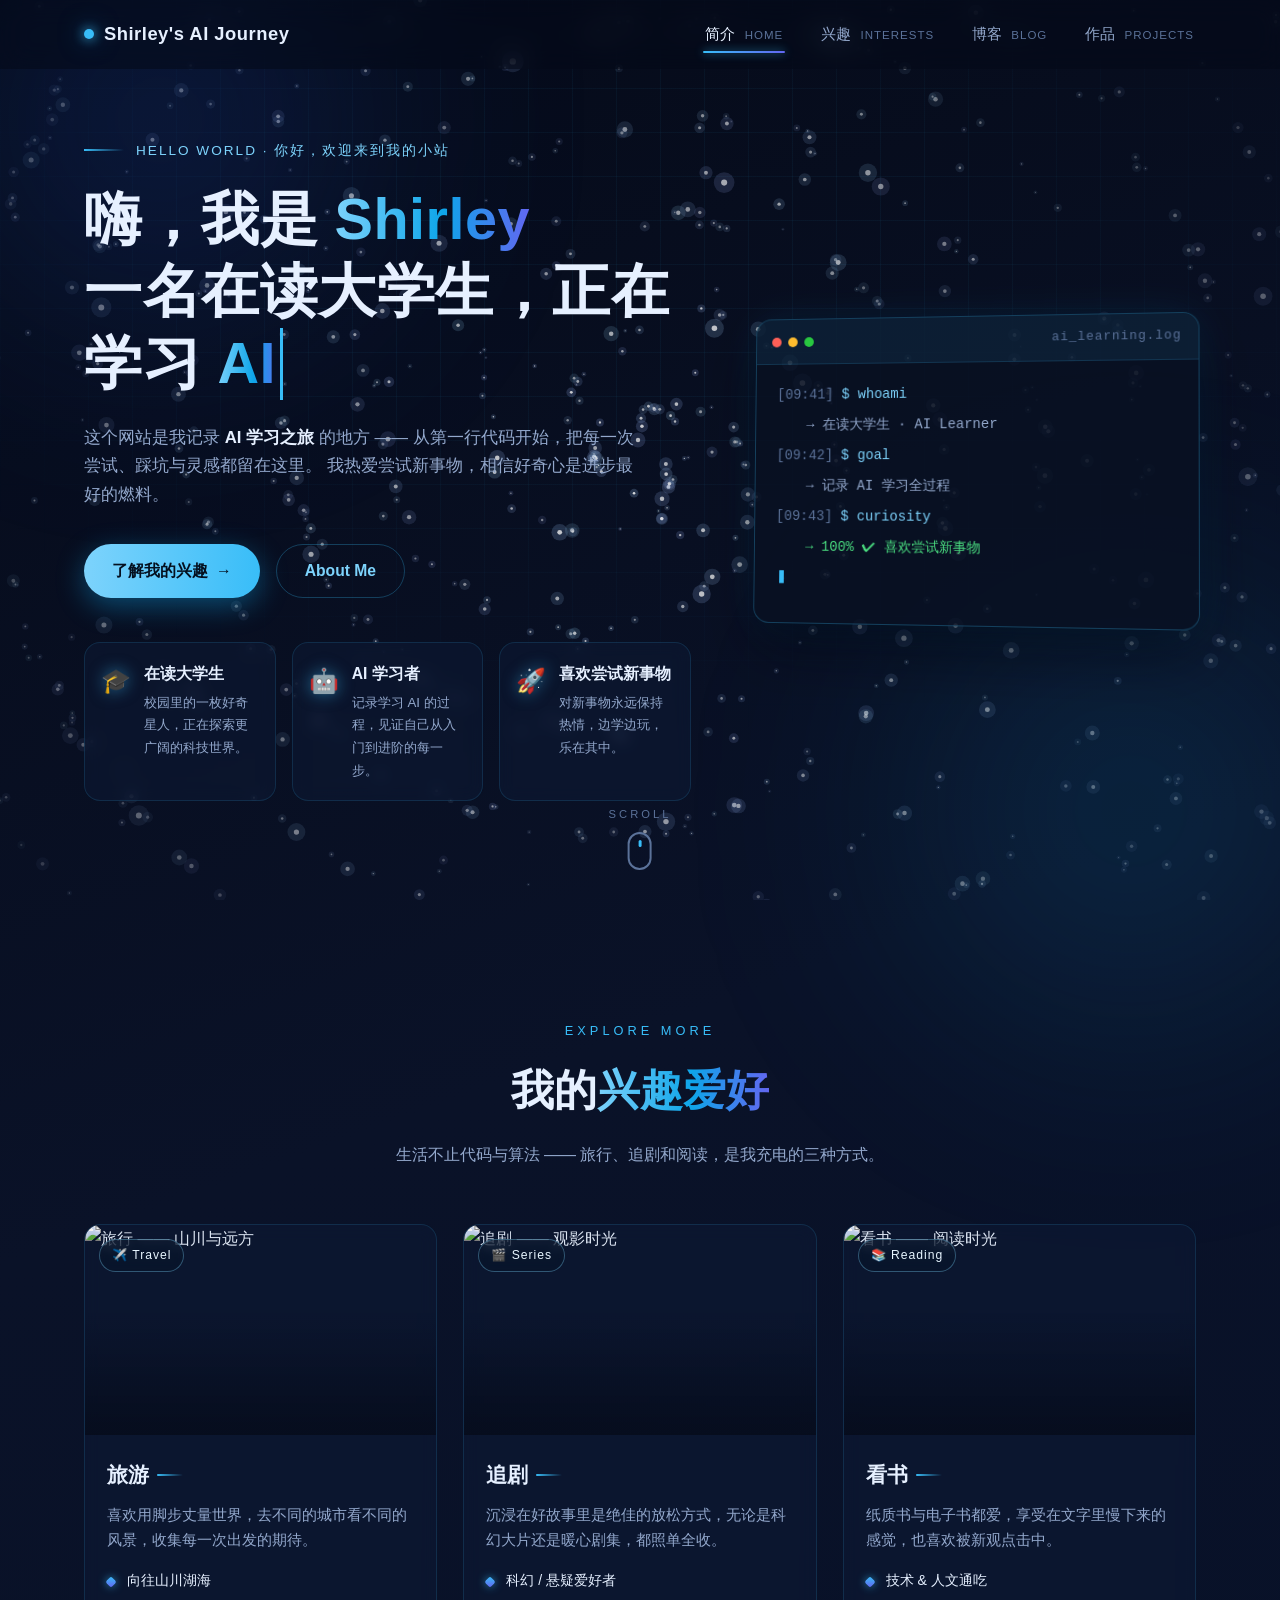
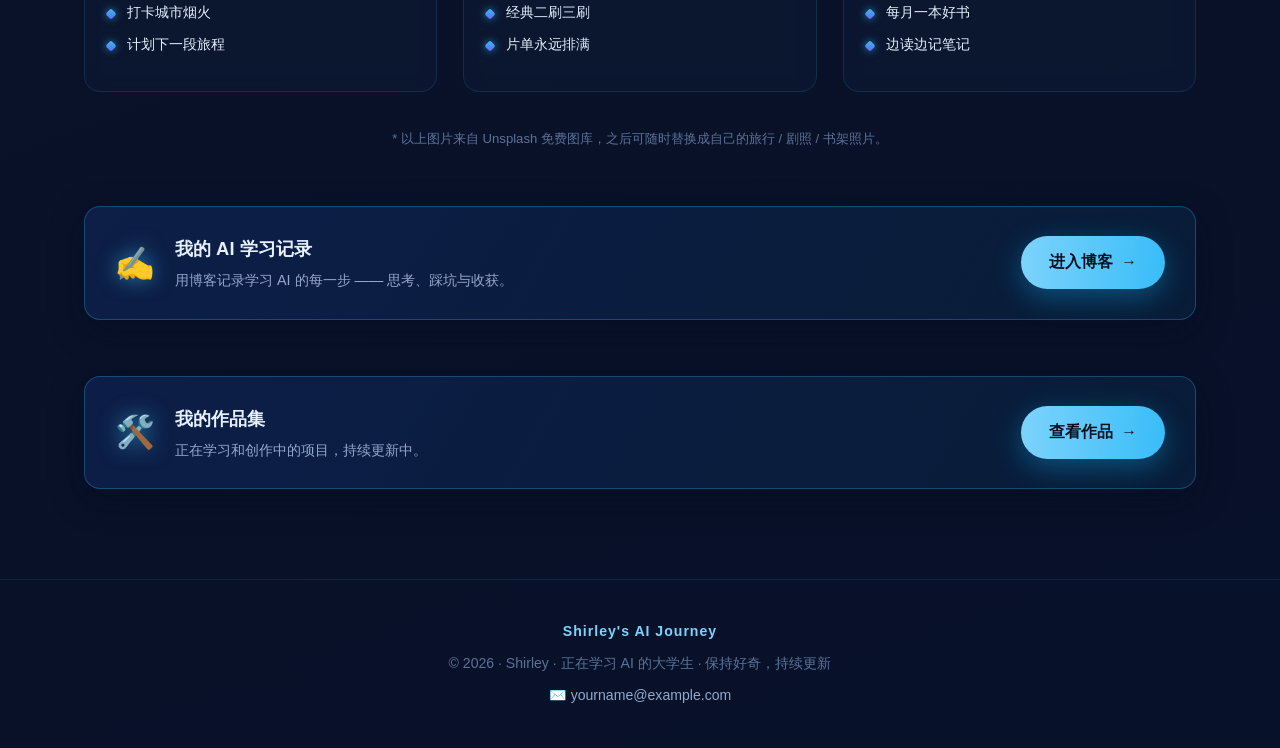
==== index.html @ dbc84281 "Initial commit: Shirley's AI Journey 个人网站" ====
<!DOCTYPE html>
<html lang="zh-CN">
<head>
  <meta charset="UTF-8" />
  <meta name="viewport" content="width=device-width, initial-scale=1.0" />
  <title>Shirley's AI Journey · 我的个人网站</title>
  <meta name="description" content="Shirley —— 一名在读大学生的 AI 学习记录网站：记录学习 AI 的过程，探索新事物。" />
  <link rel="stylesheet" href="style.css" />
</head>
<body>

  <!-- 背景装饰：网格 + 光晕 -->
  <div class="bg-grid" aria-hidden="true"></div>
  <div class="bg-glow bg-glow-1" aria-hidden="true"></div>
  <div class="bg-glow bg-glow-2" aria-hidden="true"></div>

  <!-- 顶部导航 -->
  <header class="navbar">
    <div class="nav-inner">
      <a href="#home" class="logo">
        <span class="logo-dot"></span>
        Shirley's&nbsp;AI&nbsp;Journey
      </a>
      <nav class="nav-links" id="navLinks">
        <a href="#home" class="nav-link active">简介 <em>Home</em></a>
        <a href="#interests" class="nav-link">兴趣 <em>Interests</em></a>
        <a href="blog.html" class="nav-link">博客 <em>Blog</em></a>
        <a href="projects.html" class="nav-link">作品 <em>Projects</em></a>
      </nav>
      <button class="nav-toggle" id="navToggle" aria-label="打开菜单" aria-expanded="false">
        <span></span><span></span><span></span>
      </button>
    </div>
  </header>

  <main>
    <!-- ============ 第一屏：个人简介 ============ -->
    <section id="home" class="section hero">
      <div class="container hero-inner">
        <div class="hero-text">
          <p class="hero-kicker reveal">
            <span class="kicker-line"></span>
            HELLO WORLD · 你好，欢迎来到我的小站
          </p>

          <h1 class="hero-title reveal">
            嗨，我是 <span class="gradient-text">Shirley</span><br />
            一名在读大学生，正在学习 <span class="gradient-text type-wrap">
              <span id="typeText">AI</span><span class="type-cursor">|</span>
            </span>
          </h1>

          <p class="hero-desc reveal">
            这个网站是我记录 <strong>AI 学习之旅</strong> 的地方 ——
            从第一行代码开始，把每一次尝试、踩坑与灵感都留在这里。
            我热爱尝试新事物，相信好奇心是进步最好的燃料。
          </p>

          <div class="hero-actions reveal">
            <a href="#interests" class="btn btn-primary">
              了解我的兴趣 <span class="btn-arrow">→</span>
            </a>
            <a href="#home" class="btn btn-ghost">About Me</a>
          </div>

          <!-- 关于我的信息卡片 -->
          <div class="about-cards reveal">
            <div class="about-card">
              <div class="about-icon">🎓</div>
              <div>
                <h3>在读大学生</h3>
                <p>校园里的一枚好奇星人，正在探索更广阔的科技世界。</p>
              </div>
            </div>
            <div class="about-card">
              <div class="about-icon">🤖</div>
              <div>
                <h3>AI 学习者</h3>
                <p>记录学习 AI 的过程，见证自己从入门到进阶的每一步。</p>
              </div>
            </div>
            <div class="about-card">
              <div class="about-icon">🚀</div>
              <div>
                <h3>喜欢尝试新事物</h3>
                <p>对新事物永远保持热情，边学边玩，乐在其中。</p>
              </div>
            </div>
          </div>
        </div>

        <!-- 右侧装饰面板 -->
        <div class="hero-panel reveal">
          <div class="panel-card">
            <div class="panel-header">
              <span class="panel-dot red"></span>
              <span class="panel-dot yellow"></span>
              <span class="panel-dot green"></span>
              <span class="panel-title">ai_learning.log</span>
            </div>
            <div class="panel-body">
              <p><span class="log-time">[09:41]</span> <span class="log-cmd">$ whoami</span></p>
              <p><span class="log-out">→ 在读大学生 · AI Learner</span></p>
              <p><span class="log-time">[09:42]</span> <span class="log-cmd">$ goal</span></p>
              <p><span class="log-out">→ 记录 AI 学习全过程</span></p>
              <p><span class="log-time">[09:43]</span> <span class="log-cmd">$ curiosity</span></p>
              <p><span class="log-out success">→ 100% ✔ 喜欢尝试新事物</span></p>
              <p class="log-cursor">▍</p>
            </div>
          </div>
        </div>
      </div>

      <div class="scroll-hint" aria-hidden="true">
        <span>SCROLL</span>
        <div class="mouse"><span class="wheel"></span></div>
      </div>
    </section>

    <!-- ============ 第二屏：兴趣爱好 ============ -->
    <section id="interests" class="section interests">
      <div class="container">
        <div class="section-head reveal">
          <p class="section-kicker">EXPLORE MORE</p>
          <h2 class="section-title">我的<span class="gradient-text">兴趣爱好</span></h2>
          <p class="section-sub">生活不止代码与算法 —— 旅行、追剧和阅读，是我充电的三种方式。</p>
        </div>

        <div class="interests-grid">
          <!-- 旅游 -->
          <article class="interest-card reveal">
            <div class="card-media">
              <img src="https://images.unsplash.com/photo-1506905925346-21bda4d32df4?auto=format&fit=crop&w=900&q=80"
                   alt="旅行 —— 山川与远方" loading="lazy" />
              <span class="card-tag">✈️ Travel</span>
            </div>
            <div class="card-body">
              <h3>旅游</h3>
              <p>喜欢用脚步丈量世界，去不同的城市看不同的风景，收集每一次出发的期待。</p>
              <ul class="card-points">
                <li>向往山川湖海</li>
                <li>打卡城市烟火</li>
                <li>计划下一段旅程</li>
              </ul>
            </div>
          </article>

          <!-- 追剧 -->
          <article class="interest-card reveal">
            <div class="card-media">
              <img src="https://images.unsplash.com/photo-1489599849927-2ee91cede3ba?auto=format&fit=crop&w=900&q=80"
                   alt="追剧 —— 观影时光" loading="lazy" />
              <span class="card-tag">🎬 Series</span>
            </div>
            <div class="card-body">
              <h3>追剧</h3>
              <p>沉浸在好故事里是绝佳的放松方式，无论是科幻大片还是暖心剧集，都照单全收。</p>
              <ul class="card-points">
                <li>科幻 / 悬疑爱好者</li>
                <li>经典二刷三刷</li>
                <li>片单永远排满</li>
              </ul>
            </div>
          </article>

          <!-- 看书 -->
          <article class="interest-card reveal">
            <div class="card-media">
              <img src="https://images.unsplash.com/photo-1512820790803-83ca734da794?auto=format&fit=crop&w=900&q=80"
                   alt="看书 —— 阅读时光" loading="lazy" />
              <span class="card-tag">📚 Reading</span>
            </div>
            <div class="card-body">
              <h3>看书</h3>
              <p>纸质书与电子书都爱，享受在文字里慢下来的感觉，也喜欢被新观点击中。</p>
              <ul class="card-points">
                <li>技术 & 人文通吃</li>
                <li>每月一本好书</li>
                <li>边读边记笔记</li>
              </ul>
            </div>
          </article>
        </div>

        <p class="photo-note reveal">
          * 以上图片来自 Unsplash 免费图库，之后可随时替换成自己的旅行 / 剧照 / 书架照片。
        </p>

        <!-- 博客入口 -->
        <div class="blog-cta reveal">
          <div class="blog-cta-icon">✍️</div>
          <div class="blog-cta-text">
            <h3>我的 AI 学习记录</h3>
            <p>用博客记录学习 AI 的每一步 —— 思考、踩坑与收获。</p>
          </div>
          <a href="blog.html" class="btn btn-primary">
            进入博客 <span class="btn-arrow">→</span>
          </a>
        </div>

        <!-- 作品集入口 -->
        <div class="blog-cta reveal">
          <div class="blog-cta-icon">🛠️</div>
          <div class="blog-cta-text">
            <h3>我的作品集</h3>
            <p>正在学习和创作中的项目，持续更新中。</p>
          </div>
          <a href="projects.html" class="btn btn-primary">
            查看作品 <span class="btn-arrow">→</span>
          </a>
        </div>
      </div>
    </section>
  </main>

  <!-- 页脚 -->
  <footer class="footer">
    <div class="container footer-inner">
      <p class="footer-logo">Shirley's&nbsp;AI&nbsp;Journey</p>
      <p>© <span id="year"></span> · Shirley · 正在学习 AI 的大学生 · 保持好奇，持续更新</p>
      <p class="footer-email">✉️ yourname@example.com</p>
    </div>
  </footer>

  <script src="script.js"></script>
  <script src="galaxy.js"></script>
</body>
</html>
---- style.css ----
/* ============================================================
   Shirley's AI Journey · 蓝色科技感主题样式
   配色：深蓝黑背景 + 霓虹蓝渐变 + 玻璃拟态卡片
   ============================================================ */

:root {
  /* 蓝色主题色板 */
  --bg-0: #050a18;          /* 最深处 */
  --bg-1: #0a1228;          /* 主背景 */
  --bg-2: #0d1b36;          /* 卡片底层 */
  --blue-300: #7dd3fc;
  --blue-400: #38bdf8;
  --blue-500: #0ea5e9;      /* 主霓虹蓝 */
  --blue-600: #2563eb;
  --indigo-500: #6366f1;
  --text-main: #e6f0ff;
  --text-dim: #93a8cc;
  --text-faint: #5b7299;
  --border-glow: rgba(56, 189, 248, 0.28);
  --glass: rgba(13, 27, 54, 0.55);
  --radius: 16px;
  --transition: 0.35s cubic-bezier(0.22, 1, 0.36, 1);
}

* { margin: 0; padding: 0; box-sizing: border-box; }

html { scroll-behavior: smooth; }

body {
  font-family: "PingFang SC", "Microsoft YaHei", "Helvetica Neue", Arial,
    "Segoe UI", sans-serif;
  background: linear-gradient(160deg, var(--bg-0) 0%, var(--bg-1) 45%, #071129 100%);
  color: var(--text-main);
  line-height: 1.7;
  overflow-x: hidden;
  -webkit-font-smoothing: antialiased;
}

::selection { background: rgba(14, 165, 233, 0.4); color: #fff; }

a { color: inherit; text-decoration: none; }

img { display: block; max-width: 100%; }

/* ---------- 背景装饰 ---------- */
.bg-grid {
  position: fixed;
  inset: 0;
  z-index: -3;
  background-image:
    linear-gradient(rgba(56, 189, 248, 0.05) 1px, transparent 1px),
    linear-gradient(90deg, rgba(56, 189, 248, 0.05) 1px, transparent 1px);
  background-size: 44px 44px;
  mask-image: radial-gradient(ellipse 80% 70% at 50% 30%, #000 30%, transparent 75%);
  -webkit-mask-image: radial-gradient(ellipse 80% 70% at 50% 30%, #000 30%, transparent 75%);
}

.bg-glow {
  position: fixed;
  z-index: -2;
  border-radius: 50%;
  filter: blur(120px);
  opacity: 0.5;
  pointer-events: none;
}
.bg-glow-1 {
  width: 560px; height: 560px;
  top: -160px; left: -120px;
  background: radial-gradient(circle, rgba(37, 99, 235, 0.55), transparent 70%);
  animation: float-glow 12s ease-in-out infinite alternate;
}
.bg-glow-2 {
  width: 620px; height: 620px;
  bottom: -220px; right: -160px;
  background: radial-gradient(circle, rgba(14, 165, 233, 0.4), transparent 70%);
  animation: float-glow 14s ease-in-out infinite alternate-reverse;
}
@keyframes float-glow {
  from { transform: translate3d(0, 0, 0) scale(1); }
  to   { transform: translate3d(40px, 30px, 0) scale(1.12); }
}

/* ---------- 顶部导航 ---------- */
.navbar {
  position: fixed;
  top: 0; left: 0; right: 0;
  z-index: 100;
  backdrop-filter: blur(14px);
  -webkit-backdrop-filter: blur(14px);
  background: rgba(5, 10, 24, 0.55);
  border-bottom: 1px solid transparent;
  transition: border-color var(--transition), background var(--transition);
}
.navbar.scrolled {
  background: rgba(5, 10, 24, 0.85);
  border-bottom-color: var(--border-glow);
}
.nav-inner {
  max-width: 1160px;
  margin: 0 auto;
  padding: 0 24px;
  height: 68px;
  display: flex;
  align-items: center;
  justify-content: space-between;
}

.logo {
  display: flex;
  align-items: center;
  gap: 10px;
  font-size: 1.15rem;
  font-weight: 700;
  letter-spacing: 0.5px;
}
.logo-dot {
  width: 10px; height: 10px;
  border-radius: 50%;
  background: var(--blue-400);
  box-shadow: 0 0 12px var(--blue-400), 0 0 26px rgba(56, 189, 248, 0.6);
  animation: pulse-dot 2.2s ease-in-out infinite;
}
@keyframes pulse-dot {
  0%, 100% { transform: scale(1); opacity: 1; }
  50% { transform: scale(1.35); opacity: 0.75; }
}

.nav-links { display: flex; gap: 34px; }
.nav-link {
  position: relative;
  font-size: 0.95rem;
  color: var(--text-dim);
  transition: color var(--transition);
  padding: 6px 2px;
}
.nav-link em {
  font-style: normal;
  font-size: 0.72rem;
  margin-left: 5px;
  letter-spacing: 1px;
  text-transform: uppercase;
  color: var(--text-faint);
}
.nav-link::after {
  content: "";
  position: absolute;
  left: 0; bottom: 0;
  width: 0; height: 2px;
  border-radius: 2px;
  background: linear-gradient(90deg, var(--blue-400), var(--indigo-500));
  box-shadow: 0 0 8px rgba(56, 189, 248, 0.8);
  transition: width var(--transition);
}
.nav-link:hover, .nav-link.active { color: var(--text-main); }
.nav-link:hover::after, .nav-link.active::after { width: 100%; }

/* 移动端汉堡菜单 */
.nav-toggle {
  display: none;
  flex-direction: column;
  gap: 5px;
  background: none;
  border: 0;
  cursor: pointer;
  padding: 6px;
}
.nav-toggle span {
  width: 22px; height: 2px;
  background: var(--text-main);
  border-radius: 2px;
  transition: transform var(--transition), opacity var(--transition);
}
.nav-toggle.open span:nth-child(1) { transform: translateY(7px) rotate(45deg); }
.nav-toggle.open span:nth-child(2) { opacity: 0; }
.nav-toggle.open span:nth-child(3) { transform: translateY(-7px) rotate(-45deg); }

/* ---------- 通用容器 ---------- */
.container {
  max-width: 1160px;
  margin: 0 auto;
  padding: 0 24px;
}
.section { position: relative; }

/* ---------- 第一屏：简介 ---------- */
.hero {
  min-height: 100vh;
  display: flex;
  flex-direction: column;
  justify-content: center;
  padding: 120px 0 80px;
}
.hero-inner {
  display: grid;
  grid-template-columns: 1.15fr 0.85fr;
  gap: 56px;
  align-items: center;
}

.hero-kicker {
  display: flex;
  align-items: center;
  gap: 12px;
  color: var(--blue-300);
  font-size: 0.85rem;
  letter-spacing: 2px;
  text-transform: uppercase;
  margin-bottom: 22px;
}
.kicker-line {
  width: 40px; height: 2px;
  background: linear-gradient(90deg, var(--blue-400), transparent);
}

.hero-title {
  font-size: clamp(2.2rem, 5.2vw, 3.6rem);
  line-height: 1.25;
  font-weight: 800;
  letter-spacing: 0.5px;
  margin-bottom: 24px;
}
.gradient-text {
  background: linear-gradient(92deg, var(--blue-300) 0%, var(--blue-500) 55%, var(--indigo-500) 100%);
  -webkit-background-clip: text;
  background-clip: text;
  -webkit-text-fill-color: transparent;
  color: transparent;
}

.type-wrap { white-space: nowrap; }
.type-cursor {
  display: inline-block;
  width: 3px;
  margin-left: 4px;
  background: var(--blue-400);
  color: transparent;
  animation: blink 1s steps(1) infinite;
}
@keyframes blink { 50% { opacity: 0; } }

.hero-desc {
  color: var(--text-dim);
  font-size: 1.05rem;
  max-width: 560px;
  margin-bottom: 34px;
}
.hero-desc strong { color: var(--text-main); }

.hero-actions { display: flex; gap: 16px; flex-wrap: wrap; margin-bottom: 44px; }

.btn {
  display: inline-flex;
  align-items: center;
  gap: 8px;
  padding: 13px 28px;
  border-radius: 999px;
  font-size: 0.98rem;
  font-weight: 600;
  cursor: pointer;
  transition: transform var(--transition), box-shadow var(--transition),
    border-color var(--transition), background var(--transition);
}
.btn-primary {
  color: #04101f;
  background: linear-gradient(92deg, var(--blue-300), var(--blue-400));
  box-shadow: 0 8px 28px rgba(14, 165, 233, 0.4);
}
.btn-primary:hover {
  transform: translateY(-3px);
  box-shadow: 0 14px 38px rgba(14, 165, 233, 0.55);
}
.btn-arrow { transition: transform var(--transition); }
.btn-primary:hover .btn-arrow { transform: translateX(5px); }

.btn-ghost {
  color: var(--blue-300);
  border: 1px solid var(--border-glow);
  background: transparent;
}
.btn-ghost:hover {
  border-color: var(--blue-400);
  box-shadow: 0 0 22px rgba(56, 189, 248, 0.25);
  transform: translateY(-3px);
}

/* 关于我的信息卡片 */
.about-cards {
  display: grid;
  grid-template-columns: repeat(3, 1fr);
  gap: 16px;
}
.about-card {
  display: flex;
  gap: 13px;
  padding: 18px 16px;
  border-radius: var(--radius);
  background: var(--glass);
  border: 1px solid rgba(56, 189, 248, 0.14);
  backdrop-filter: blur(8px);
  -webkit-backdrop-filter: blur(8px);
  transition: transform var(--transition), border-color var(--transition),
    box-shadow var(--transition);
}
.about-card:hover {
  transform: translateY(-5px);
  border-color: var(--border-glow);
  box-shadow: 0 12px 32px rgba(14, 165, 233, 0.18);
}
.about-icon {
  font-size: 1.5rem;
  flex-shrink: 0;
  filter: drop-shadow(0 0 8px rgba(56, 189, 248, 0.5));
}
.about-card h3 { font-size: 0.98rem; margin-bottom: 4px; }
.about-card p { font-size: 0.83rem; color: var(--text-dim); }

/* 右侧终端面板 */
.hero-panel { position: relative; }
.panel-card {
  border-radius: var(--radius);
  background: rgba(8, 16, 34, 0.85);
  border: 1px solid var(--border-glow);
  box-shadow: 0 24px 60px rgba(2, 6, 18, 0.6), 0 0 40px rgba(14, 165, 233, 0.12);
  overflow: hidden;
  transform: perspective(1200px) rotateY(-8deg) rotateX(2deg);
  transition: transform var(--transition);
}
.panel-card:hover { transform: perspective(1200px) rotateY(0deg) rotateX(0deg); }
.panel-header {
  display: flex;
  align-items: center;
  gap: 7px;
  padding: 12px 16px;
  background: rgba(56, 189, 248, 0.08);
  border-bottom: 1px solid rgba(56, 189, 248, 0.15);
}
.panel-dot { width: 10px; height: 10px; border-radius: 50%; }
.panel-dot.red    { background: #ff5f57; }
.panel-dot.yellow { background: #febc2e; }
.panel-dot.green  { background: #28c840; }
.panel-title {
  margin-left: auto;
  font-size: 0.78rem;
  color: var(--text-faint);
  font-family: "SF Mono", Consolas, Menlo, monospace;
  letter-spacing: 1px;
}
.panel-body {
  padding: 20px 22px 26px;
  font-family: "SF Mono", Consolas, Menlo, monospace;
  font-size: 0.88rem;
}
.log-time { color: var(--text-faint); }
.log-cmd { color: var(--blue-300); }
.log-out { color: var(--text-dim); padding-left: 2.2em; }
.log-out.success { color: #4ade80; }
.log-cursor { color: var(--blue-400); animation: blink 1s steps(1) infinite; }
.panel-body p { margin-bottom: 7px; }

/* 向下滚动提示 */
.scroll-hint {
  position: absolute;
  left: 50%;
  bottom: 30px;
  transform: translateX(-50%);
  display: flex;
  flex-direction: column;
  align-items: center;
  gap: 8px;
  color: var(--text-faint);
  font-size: 0.7rem;
  letter-spacing: 3px;
}
.mouse {
  width: 24px; height: 38px;
  border: 2px solid var(--text-faint);
  border-radius: 14px;
  display: flex;
  justify-content: center;
  padding-top: 6px;
}
.wheel {
  width: 3px; height: 7px;
  border-radius: 3px;
  background: var(--blue-400);
  animation: wheel 1.6s ease-in-out infinite;
}
@keyframes wheel {
  0%   { transform: translateY(0); opacity: 1; }
  70%  { transform: translateY(12px); opacity: 0; }
  100% { transform: translateY(0); opacity: 0; }
}

/* ---------- 第二屏：兴趣爱好 ---------- */
.interests {
  padding: 120px 0 90px;
}
.section-head {
  text-align: center;
  margin-bottom: 56px;
}
.section-kicker {
  color: var(--blue-400);
  font-size: 0.8rem;
  letter-spacing: 4px;
  text-transform: uppercase;
  margin-bottom: 12px;
}
.section-title {
  font-size: clamp(1.8rem, 4vw, 2.7rem);
  font-weight: 800;
  margin-bottom: 14px;
}
.section-sub { color: var(--text-dim); font-size: 1rem; }

.interests-grid {
  display: grid;
  grid-template-columns: repeat(3, 1fr);
  gap: 26px;
}
.interest-card {
  border-radius: var(--radius);
  background: var(--glass);
  border: 1px solid rgba(56, 189, 248, 0.14);
  backdrop-filter: blur(8px);
  -webkit-backdrop-filter: blur(8px);
  overflow: hidden;
  transition: transform var(--transition), border-color var(--transition),
    box-shadow var(--transition);
}
.interest-card:hover {
  transform: translateY(-8px);
  border-color: var(--border-glow);
  box-shadow: 0 20px 50px rgba(2, 10, 30, 0.6), 0 0 34px rgba(14, 165, 233, 0.2);
}
.card-media {
  position: relative;
  height: 210px;
  overflow: hidden;
}
.card-media img {
  width: 100%;
  height: 100%;
  object-fit: cover;
  transition: transform 0.7s cubic-bezier(0.22, 1, 0.36, 1);
  filter: saturate(0.92) brightness(0.95);
}
.interest-card:hover .card-media img {
  transform: scale(1.08);
  filter: saturate(1.05) brightness(1.02);
}
.card-media::after {
  content: "";
  position: absolute;
  inset: 0;
  background: linear-gradient(180deg, transparent 40%, rgba(5, 10, 24, 0.75) 100%);
}
.card-tag {
  position: absolute;
  top: 14px; left: 14px;
  z-index: 2;
  padding: 5px 12px;
  border-radius: 999px;
  font-size: 0.76rem;
  letter-spacing: 1px;
  color: #e8f6ff;
  background: rgba(8, 20, 40, 0.6);
  border: 1px solid rgba(125, 211, 252, 0.35);
  backdrop-filter: blur(6px);
  -webkit-backdrop-filter: blur(6px);
}
.card-body { padding: 22px 22px 26px; }
.card-body h3 {
  font-size: 1.3rem;
  margin-bottom: 10px;
  display: flex;
  align-items: center;
  gap: 8px;
}
.card-body h3::after {
  content: "";
  flex: 0 0 26px;
  height: 2px;
  border-radius: 2px;
  background: linear-gradient(90deg, var(--blue-400), transparent);
}
.card-body p { color: var(--text-dim); font-size: 0.92rem; margin-bottom: 16px; }
.card-points { list-style: none; }
.card-points li {
  position: relative;
  padding-left: 20px;
  font-size: 0.88rem;
  color: var(--text-main);
  margin-bottom: 8px;
}
.card-points li::before {
  content: "";
  position: absolute;
  left: 0; top: 9px;
  width: 8px; height: 8px;
  border-radius: 2px;
  transform: rotate(45deg);
  background: linear-gradient(135deg, var(--blue-400), var(--indigo-500));
  box-shadow: 0 0 8px rgba(56, 189, 248, 0.7);
}

.photo-note {
  margin-top: 36px;
  text-align: center;
  font-size: 0.82rem;
  color: var(--text-faint);
}

/* 首页博客入口 */
.blog-cta {
  margin-top: 56px;
  display: flex;
  align-items: center;
  gap: 20px;
  flex-wrap: wrap;
  padding: 26px 30px;
  border-radius: var(--radius);
  background: linear-gradient(120deg, rgba(37, 99, 235, 0.16), rgba(14, 165, 233, 0.08));
  border: 1px solid var(--border-glow);
  box-shadow: 0 10px 34px rgba(2, 10, 30, 0.4);
}
.blog-cta-icon {
  font-size: 2rem;
  filter: drop-shadow(0 0 10px rgba(56, 189, 248, 0.6));
}
.blog-cta-text { flex: 1; min-width: 220px; }
.blog-cta-text h3 { font-size: 1.15rem; margin-bottom: 4px; }
.blog-cta-text p { color: var(--text-dim); font-size: 0.9rem; }

/* ---------- 页脚 ---------- */
.footer {
  border-top: 1px solid rgba(56, 189, 248, 0.12);
  padding: 40px 0;
}
.footer-inner {
  display: flex;
  flex-direction: column;
  align-items: center;
  gap: 8px;
  text-align: center;
  color: var(--text-faint);
  font-size: 0.88rem;
}
.footer-logo {
  font-weight: 700;
  color: var(--blue-300);
  letter-spacing: 1px;
  display: flex;
  align-items: center;
  gap: 8px;
}
.footer-email { color: var(--text-dim); }

/* ---------- 滚动渐入动画 ---------- */
.reveal {
  opacity: 0;
  transform: translateY(30px);
  transition: opacity 0.8s ease, transform 0.8s cubic-bezier(0.22, 1, 0.36, 1);
}
.reveal.visible {
  opacity: 1;
  transform: translateY(0);
}

/* ---------- 响应式 ---------- */
@media (max-width: 960px) {
  .hero-inner { grid-template-columns: 1fr; gap: 40px; }
  .hero-panel { max-width: 480px; }
  .panel-card { transform: none; }
  .interests-grid { grid-template-columns: 1fr; max-width: 520px; margin: 0 auto; }
}

@media (max-width: 640px) {
  .nav-links {
    position: fixed;
    top: 68px; left: 0; right: 0;
    flex-direction: column;
    gap: 0;
    background: rgba(5, 10, 24, 0.97);
    border-bottom: 1px solid var(--border-glow);
    padding: 12px 24px;
    transform: translateY(-120%);
    transition: transform var(--transition);
  }
  .nav-links.open { transform: translateY(0); }
  .nav-link { padding: 12px 2px; }
  .nav-toggle { display: flex; }

  .about-cards { grid-template-columns: 1fr; }
  .hero { padding-top: 110px; }
  .scroll-hint { display: none; }
}

/* ============================================================
   博客：列表页
   ============================================================ */
.blog-head {
  padding: 160px 0 20px;
  text-align: center;
}
.blog-title {
  font-size: clamp(2rem, 5vw, 3.2rem);
  font-weight: 800;
  margin-bottom: 14px;
}
.blog-list-section {
  padding: 40px 0 110px;
}

.post-list {
  display: grid;
  grid-template-columns: repeat(2, 1fr);
  gap: 24px;
  max-width: 1000px;
  margin: 0 auto;
}
.post-card {
  display: block;
  padding: 26px 26px 22px;
  border-radius: var(--radius);
  background: var(--glass);
  border: 1px solid rgba(56, 189, 248, 0.14);
  backdrop-filter: blur(8px);
  -webkit-backdrop-filter: blur(8px);
  transition: transform var(--transition), border-color var(--transition),
    box-shadow var(--transition);
}
.post-card:hover {
  transform: translateY(-6px);
  border-color: var(--border-glow);
  box-shadow: 0 16px 44px rgba(2, 10, 30, 0.6), 0 0 30px rgba(14, 165, 233, 0.18);
}
.post-card-top {
  display: flex;
  align-items: center;
  justify-content: space-between;
  margin-bottom: 12px;
}
.post-date {
  font-size: 0.82rem;
  letter-spacing: 1px;
  color: var(--blue-300);
  font-family: "SF Mono", Consolas, Menlo, monospace;
}
.post-arrow {
  color: var(--blue-400);
  font-size: 1.2rem;
  transition: transform var(--transition);
}
.post-card:hover .post-arrow { transform: translateX(5px); }
.post-card-title {
  font-size: 1.25rem;
  font-weight: 700;
  margin-bottom: 10px;
  line-height: 1.4;
}
.post-card-summary {
  color: var(--text-dim);
  font-size: 0.92rem;
  margin-bottom: 16px;
  display: -webkit-box;
  -webkit-line-clamp: 2;
  -webkit-box-orient: vertical;
  overflow: hidden;
}

.post-tags { display: flex; flex-wrap: wrap; gap: 8px; }
.post-tag {
  font-size: 0.78rem;
  padding: 3px 10px;
  border-radius: 999px;
  color: var(--blue-300);
  background: rgba(56, 189, 248, 0.1);
  border: 1px solid rgba(56, 189, 248, 0.25);
}

.post-empty {
  text-align: center;
  padding: 60px 0;
  color: var(--text-dim);
  font-size: 1.05rem;
}
.post-empty-sub {
  margin-top: 10px;
  font-size: 0.88rem;
  color: var(--text-faint);
}
.post-empty code {
  color: var(--blue-300);
  background: rgba(56, 189, 248, 0.12);
  padding: 2px 7px;
  border-radius: 6px;
  font-family: "SF Mono", Consolas, Menlo, monospace;
}

/* ============================================================
   博客：文章阅读页
   ============================================================ */
.post-section { padding: 140px 0 90px; }
.post-container { max-width: 820px; }

.post-back {
  display: inline-block;
  color: var(--blue-300);
  font-size: 0.92rem;
  margin-bottom: 28px;
  transition: transform var(--transition), color var(--transition);
}
.post-back:hover { color: var(--text-main); transform: translateX(-4px); }

.post-header { margin-bottom: 34px; }
.post-title {
  font-size: clamp(1.7rem, 4vw, 2.5rem);
  font-weight: 800;
  line-height: 1.35;
  margin-bottom: 14px;
}
.post-meta {
  display: flex;
  align-items: center;
  flex-wrap: wrap;
  gap: 14px;
}

.post-content {
  font-size: 1.02rem;
  color: var(--text-main);
  line-height: 1.9;
}
.post-content h2 {
  font-size: 1.5rem;
  margin: 42px 0 16px;
  padding-bottom: 10px;
  border-bottom: 1px solid rgba(56, 189, 248, 0.18);
}
.post-content h2::before {
  content: "▍";
  color: var(--blue-400);
  margin-right: 8px;
}
.post-content h3 {
  font-size: 1.2rem;
  margin: 30px 0 12px;
  color: var(--blue-300);
}
.post-content p { margin-bottom: 18px; }
.post-content a {
  color: var(--blue-400);
  text-decoration: underline;
  text-underline-offset: 3px;
}
.post-content strong { color: #fff; }
.post-content ul, .post-content ol { margin: 0 0 18px 1.4em; }
.post-content li { margin-bottom: 6px; }
.post-content li::marker { color: var(--blue-400); }

.post-content blockquote {
  margin: 20px 0;
  padding: 14px 20px;
  border-left: 3px solid var(--blue-500);
  background: rgba(56, 189, 248, 0.08);
  border-radius: 0 12px 12px 0;
  color: var(--text-dim);
}
.post-content blockquote p { margin-bottom: 0; }

.post-content code {
  font-family: "SF Mono", Consolas, Menlo, monospace;
  font-size: 0.9em;
  color: var(--blue-300);
  background: rgba(56, 189, 248, 0.12);
  padding: 2px 7px;
  border-radius: 6px;
}
.post-content pre {
  margin: 22px 0;
  border-radius: 12px;
  border: 1px solid rgba(56, 189, 248, 0.16);
  background: #0b1226;
  box-shadow: 0 10px 30px rgba(2, 8, 24, 0.5);
  overflow-x: auto;
}
.post-content pre code {
  display: block;
  padding: 18px 20px;
  background: none;
  color: var(--text-main);
  font-size: 0.88rem;
  line-height: 1.7;
}

.post-content table {
  width: 100%;
  border-collapse: collapse;
  margin: 22px 0;
  font-size: 0.94rem;
}
.post-content th, .post-content td {
  padding: 10px 14px;
  border: 1px solid rgba(56, 189, 248, 0.2);
  text-align: left;
}
.post-content th {
  background: rgba(56, 189, 248, 0.12);
  color: var(--blue-300);
  font-weight: 600;
}
.post-content tr:nth-child(even) td { background: rgba(56, 189, 248, 0.04); }

.post-content img {
  border-radius: 12px;
  border: 1px solid rgba(56, 189, 248, 0.2);
  margin: 22px auto;
  max-width: 100%;
}
.post-content hr {
  margin: 36px 0;
  border: 0;
  height: 1px;
  background: linear-gradient(90deg, transparent, var(--blue-500), transparent);
}

.loading { color: var(--text-faint); text-align: center; padding: 40px 0; }
.post-footer { margin-top: 46px; padding-top: 26px; border-top: 1px solid rgba(56, 189, 248, 0.15); }

/* 作品页：内容垂直居中，卡片上移至屏幕中央 */
.page-projects main {
  min-height: 100vh;
  display: flex;
  flex-direction: column;
  justify-content: center;
}
.page-projects .blog-head {
  padding: 130px 0 16px;
}
.page-projects .blog-list-section {
  padding: 20px 0 70px;
}

/* 博客相关响应式 */
@media (max-width: 860px) {
  .post-list { grid-template-columns: 1fr; }
}

/* ============================================================
   作品集：Projects
   ============================================================ */
.projects-grid {
  display: grid;
  grid-template-columns: repeat(3, 1fr);
  gap: 26px;
}
/* 单卡模式：一张大卡片居中 */
.projects-grid-single {
  grid-template-columns: 1fr;
  max-width: 760px;
  margin: 0 auto;
}

/* 卡片：封面为背景，文字叠加在封面之上 */
.project-card {
  position: relative;
  display: block;
  min-height: 420px;
  border-radius: var(--radius);
  border: 1px solid rgba(56, 189, 248, 0.2);
  overflow: hidden;
  box-shadow:
    0 0 18px rgba(56, 189, 248, 0.22),
    0 0 46px rgba(37, 99, 235, 0.12),
    inset 0 0 14px rgba(56, 189, 248, 0.06);
  transition: transform var(--transition), border-color var(--transition),
    box-shadow var(--transition);
}
/* 渐变发光边框 */
.project-card::before {
  content: "";
  position: absolute;
  inset: 0;
  z-index: 3;
  border-radius: inherit;
  padding: 1.5px;
  background: linear-gradient(
    135deg,
    rgba(125, 211, 252, 0.9),
    rgba(56, 189, 248, 0.25) 40%,
    rgba(99, 102, 241, 0.9)
  );
  -webkit-mask: linear-gradient(#000 0 0) content-box, linear-gradient(#000 0 0);
  -webkit-mask-composite: xor;
  mask: linear-gradient(#000 0 0) content-box, linear-gradient(#000 0 0);
  mask-composite: exclude;
  pointer-events: none;
}
/* 右上角光晕装饰 */
.project-card::after {
  content: "";
  position: absolute;
  top: 0;
  right: 0;
  width: 120px;
  height: 120px;
  background: radial-gradient(
    circle at top right,
    rgba(125, 211, 252, 0.4),
    transparent 70%
  );
  z-index: 1;
  pointer-events: none;
}
.projects-grid-single .project-card {
  min-height: 500px;
}
.project-card:hover {
  transform: translateY(-8px);
  border-color: rgba(125, 211, 252, 0.6);
  box-shadow:
    0 0 28px rgba(56, 189, 248, 0.5),
    0 0 80px rgba(37, 99, 235, 0.28),
    inset 0 0 18px rgba(56, 189, 248, 0.14);
}
.project-card-clickable {
  cursor: pointer;
}

/* 封面背景层（Grainient 渐变 或 图片） */
.project-cover-grainient,
.project-bg-img {
  position: absolute;
  inset: 0;
  width: 100%;
  height: 100%;
}
.project-bg-img {
  object-fit: cover;
  position: absolute;
  inset: 0;
  width: 100%;
  height: 100%;
  z-index: 1; /* 在渐变 canvas 之上：加载成功显示图片，失败隐藏则露出渐变 */
  background: linear-gradient(135deg, #1e3a8a, #0ea5e9); /* 图片加载前的占位背景 */
  transition: transform 0.7s cubic-bezier(0.22, 1, 0.36, 1);
}
.project-card:hover .project-bg-img {
  transform: scale(1.06);
}
.project-card:hover .project-cover-grainient {
  filter: brightness(1.08);
}

/* 底部渐变遮罩：保证文字可读 */
.project-overlay {
  position: absolute;
  inset: 0;
  z-index: 1;
  background: linear-gradient(
    180deg,
    rgba(5, 10, 24, 0.05) 25%,
    rgba(5, 10, 24, 0.55) 55%,
    rgba(5, 10, 24, 0.92) 100%
  );
  pointer-events: none;
}

/* 文字层：叠加在封面之上 */
.project-body {
  position: absolute;
  left: 0;
  right: 0;
  bottom: 0;
  z-index: 2;
  padding: 22px 24px 26px;
}
.projects-grid-single .project-body {
  padding: 30px 34px 34px;
}
.project-title-row {
  display: flex;
  align-items: center;
  justify-content: space-between;
  gap: 10px;
  margin-bottom: 10px;
}
.project-title-row h3 {
  font-size: 1.35rem;
  font-weight: 800;
  color: #fff;
}
.projects-grid-single .project-title-row h3 {
  font-size: 1.7rem;
}
.project-status {
  flex-shrink: 0;
  font-size: 0.74rem;
  padding: 3px 10px;
  border-radius: 999px;
  color: var(--blue-300);
  background: rgba(8, 20, 40, 0.55);
  border: 1px solid rgba(125, 211, 252, 0.35);
  backdrop-filter: blur(6px);
  -webkit-backdrop-filter: blur(6px);
}
.project-desc {
  color: #c9d8f0;
  font-size: 0.95rem;
  line-height: 1.8;
  margin-bottom: 14px;
  text-shadow: 0 1px 8px rgba(0, 0, 0, 0.6);
}
.projects-grid-single .project-desc {
  font-size: 1.08rem;
  line-height: 1.9;
  margin-bottom: 18px;
}
.project-card .post-tags .post-tag {
  background: rgba(8, 20, 40, 0.5);
}
.projects-grid-single .post-tag {
  font-size: 0.85rem;
  padding: 5px 14px;
}
.project-link {
  margin-top: 16px;
  padding: 9px 20px;
  font-size: 0.88rem;
}
.projects-grid-single .project-link {
  padding: 11px 24px;
  font-size: 0.95rem;
}

@media (max-width: 960px) {
  .projects-grid { grid-template-columns: repeat(2, 1fr); }
}
@media (max-width: 640px) {
  .projects-grid { grid-template-columns: 1fr; }
}
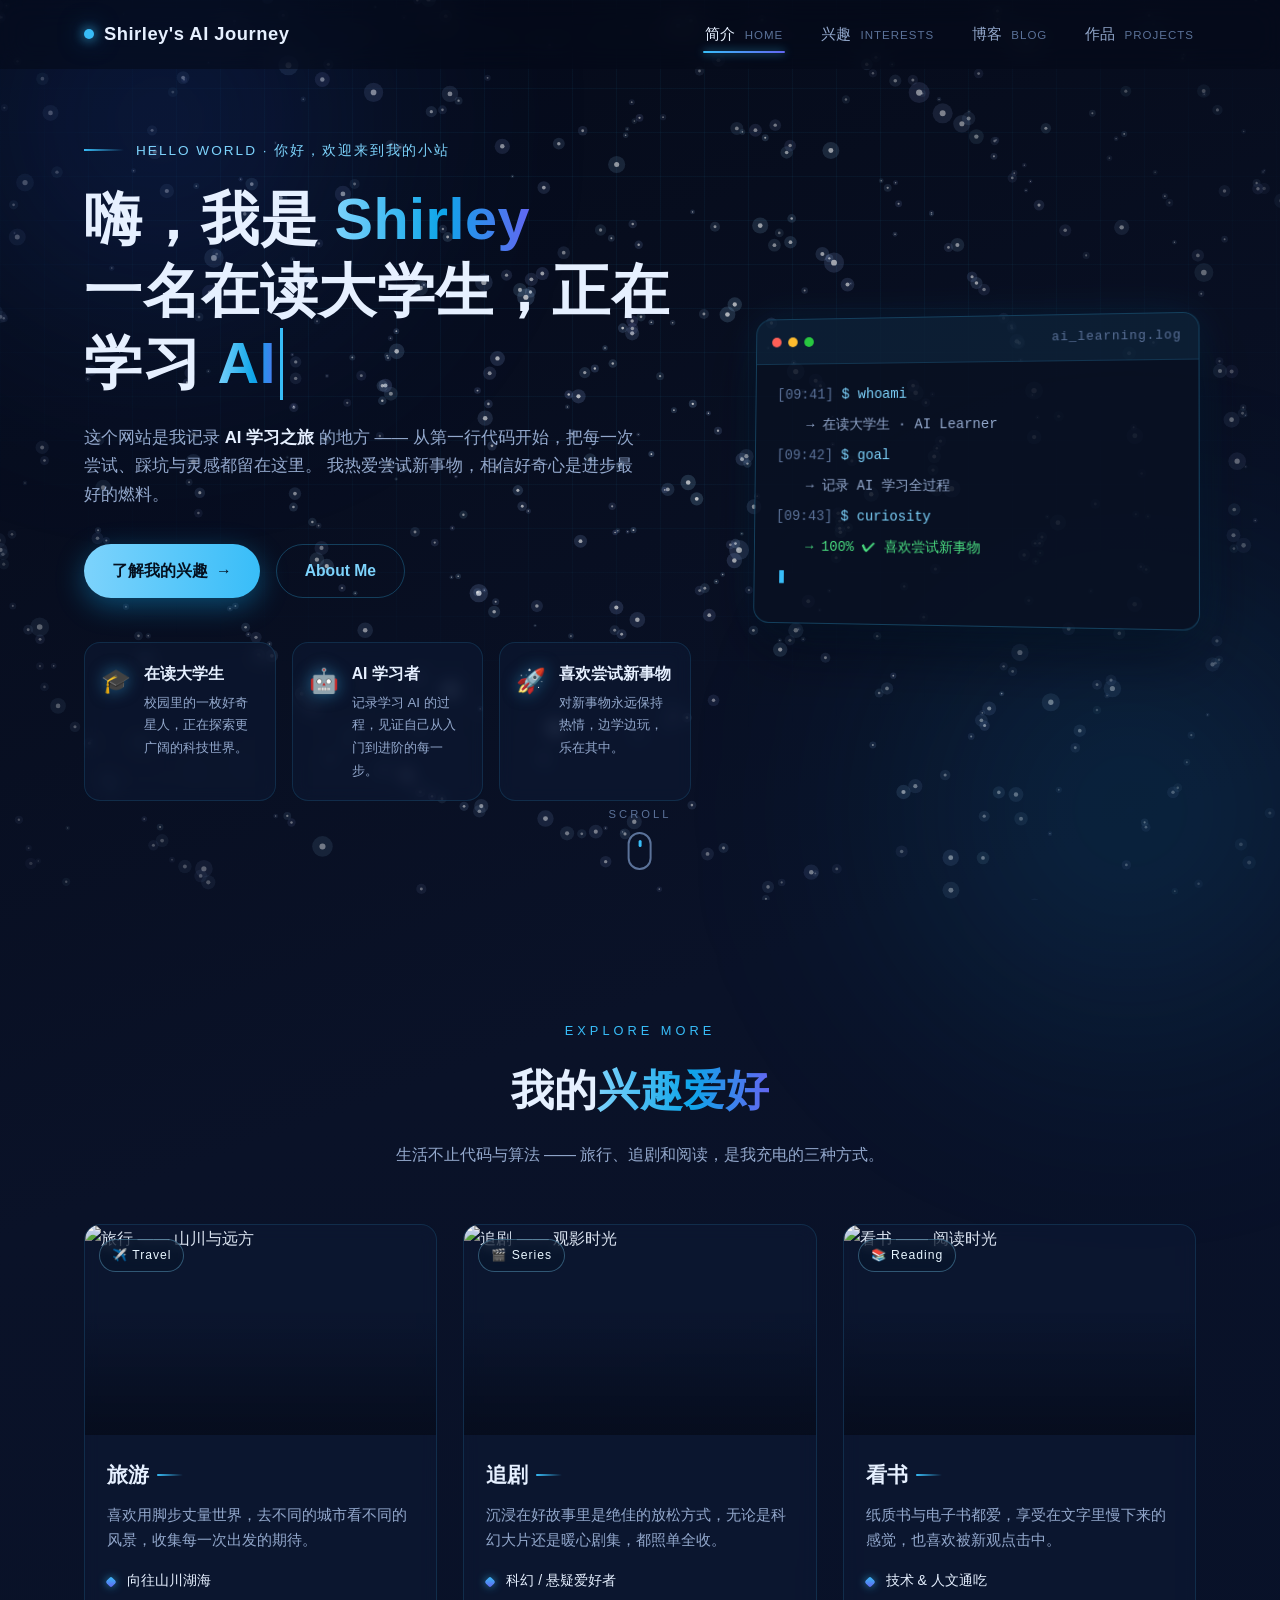
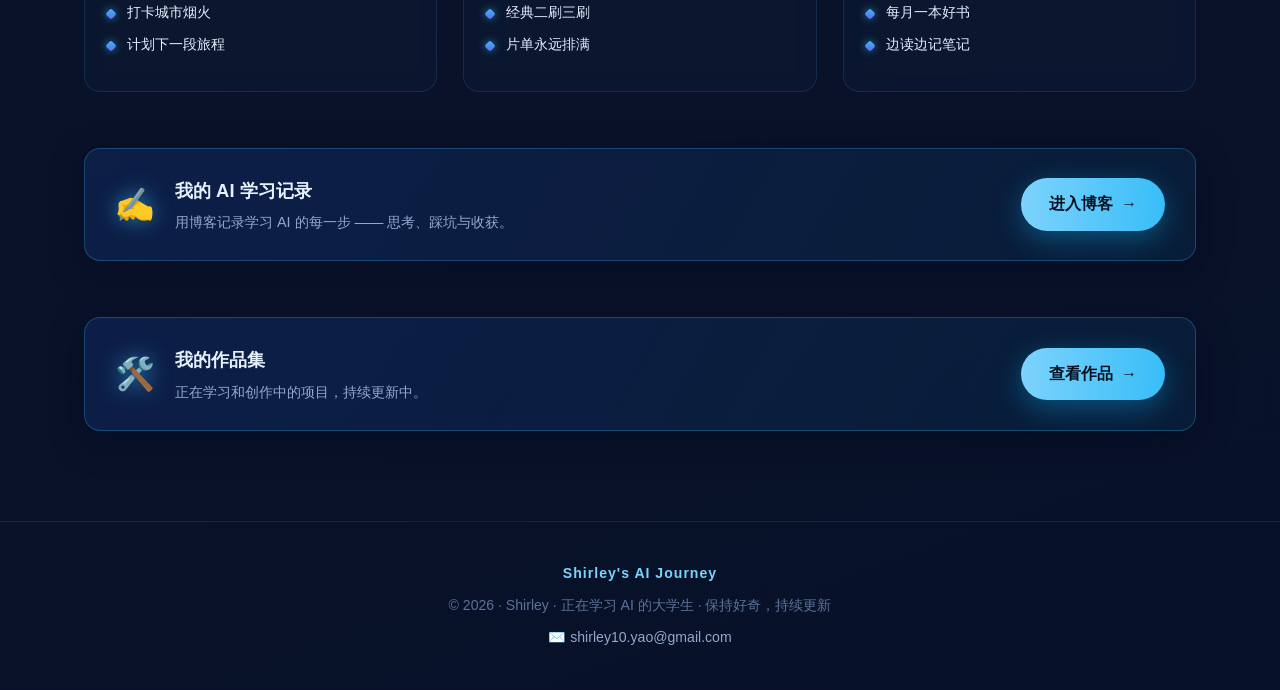
==== commit e3adc80f: "更新页脚邮箱为 shirley10.yao@gmail.com，移除兴趣栏图片说明" ====
--- a/index.html
+++ b/index.html
@@ -182,10 +182,6 @@
           </article>
         </div>
 
-        <p class="photo-note reveal">
-          * 以上图片来自 Unsplash 免费图库，之后可随时替换成自己的旅行 / 剧照 / 书架照片。
-        </p>
-
         <!-- 博客入口 -->
         <div class="blog-cta reveal">
           <div class="blog-cta-icon">✍️</div>
@@ -218,7 +214,7 @@
     <div class="container footer-inner">
       <p class="footer-logo">Shirley's&nbsp;AI&nbsp;Journey</p>
       <p>© <span id="year"></span> · Shirley · 正在学习 AI 的大学生 · 保持好奇，持续更新</p>
-      <p class="footer-email">✉️ yourname@example.com</p>
+      <p class="footer-email">✉️ shirley10.yao@gmail.com</p>
     </div>
   </footer>
 
--- a/style.css
+++ b/style.css
@@ -502,13 +502,6 @@
   transform: rotate(45deg);
   background: linear-gradient(135deg, var(--blue-400), var(--indigo-500));
   box-shadow: 0 0 8px rgba(56, 189, 248, 0.7);
-}
-
-.photo-note {
-  margin-top: 36px;
-  text-align: center;
-  font-size: 0.82rem;
-  color: var(--text-faint);
 }
 
 /* 首页博客入口 */
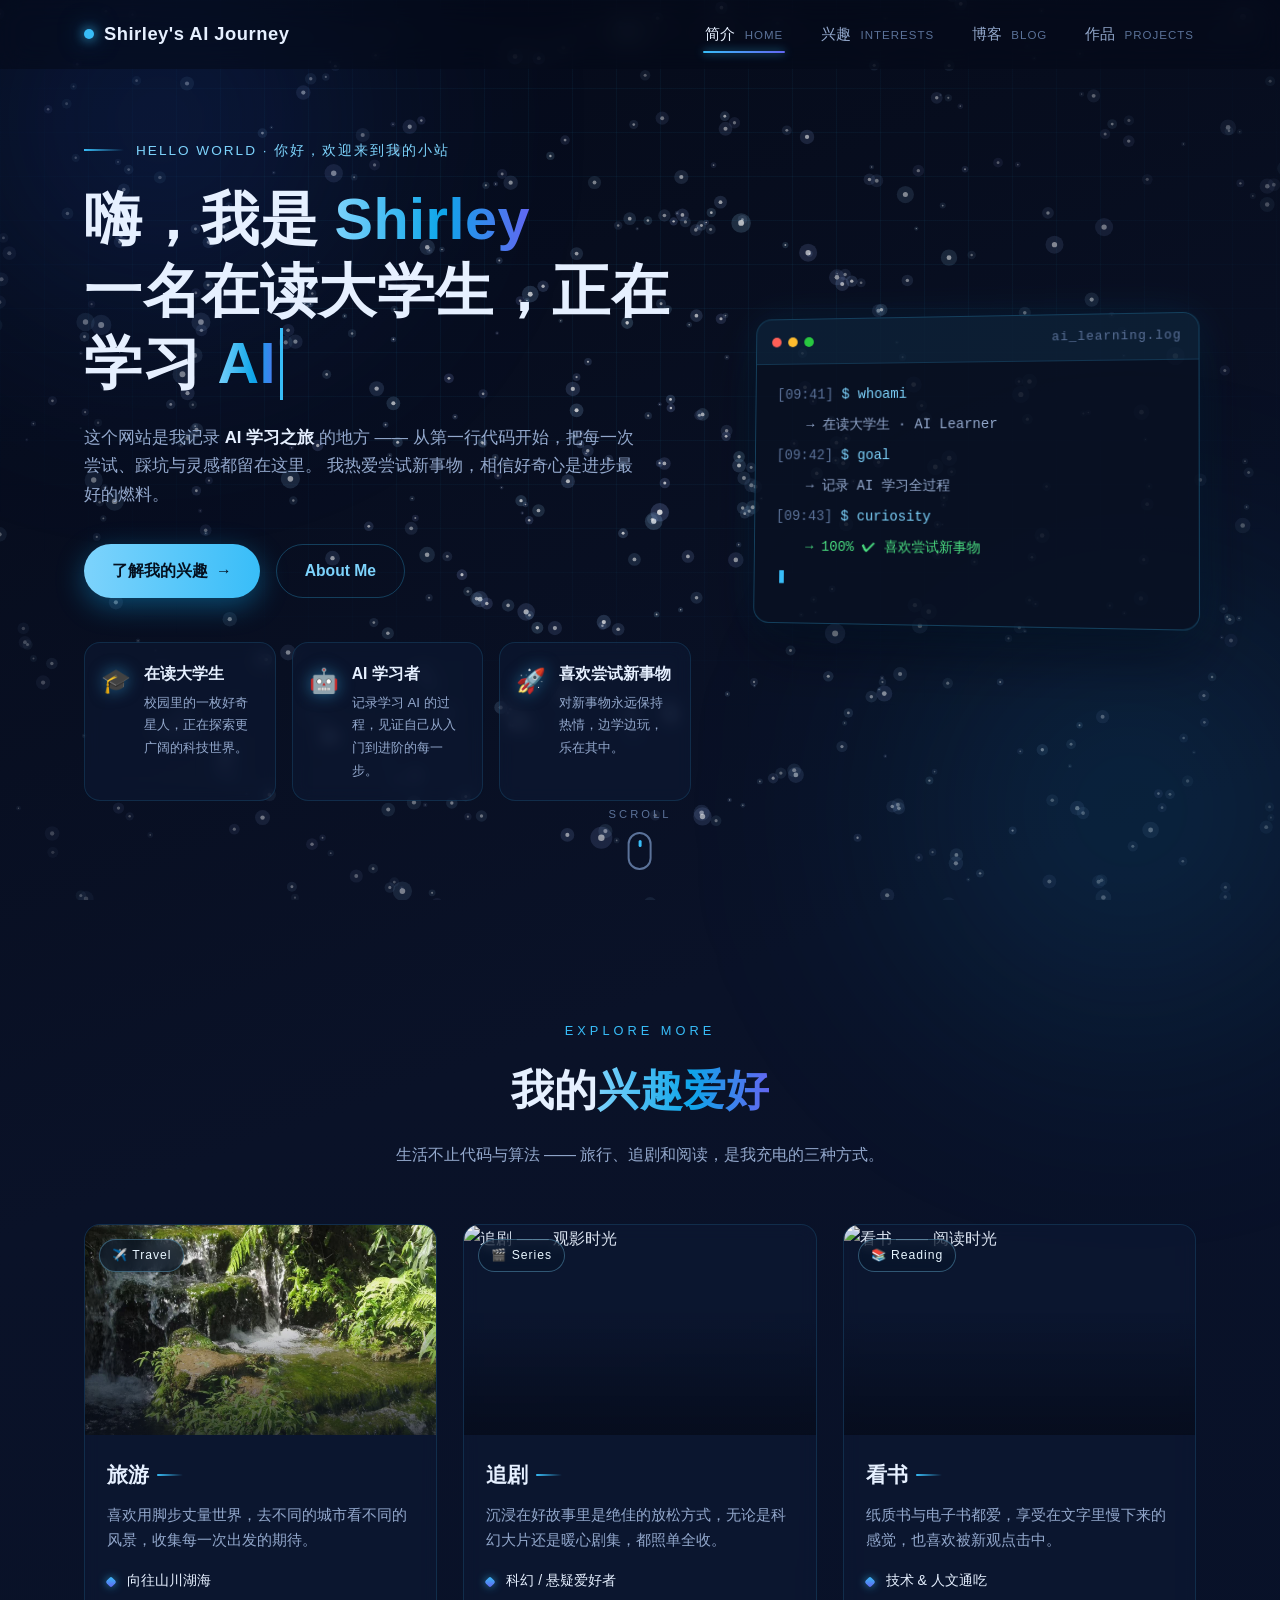
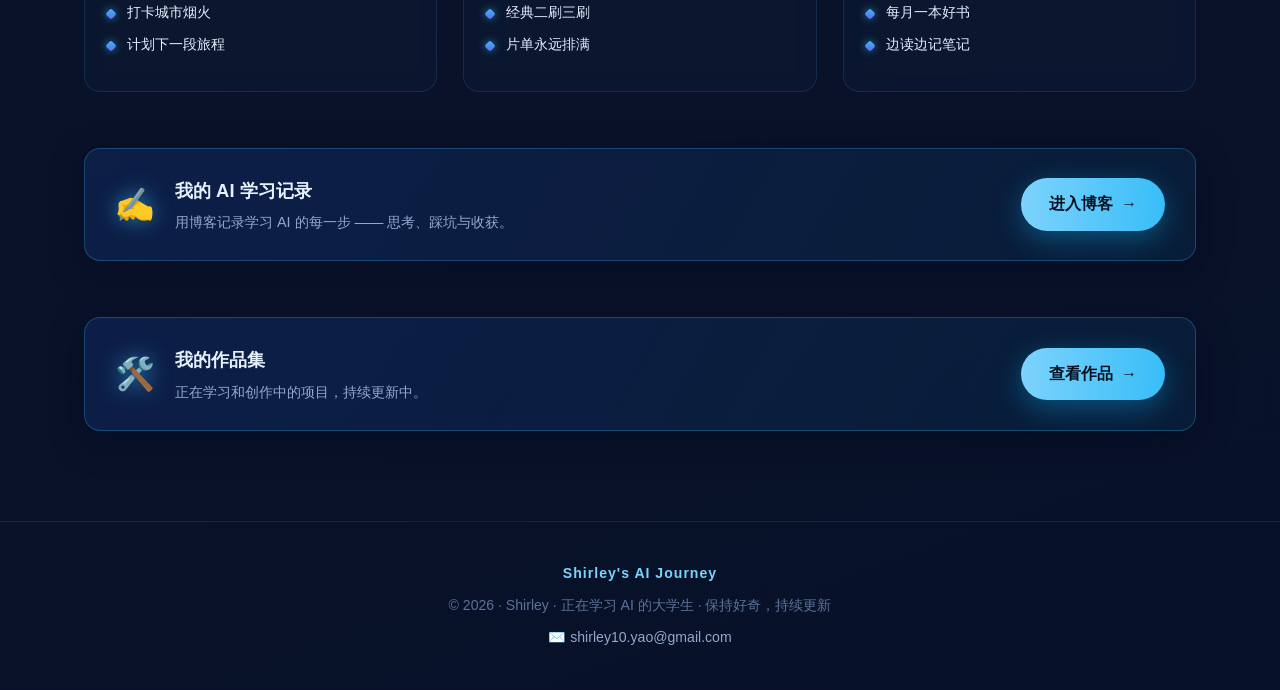
==== commit 64ee5f1a: "旅游卡片图片替换为本地风景照 travel-1.jpg" ====
--- a/index.html
+++ b/index.html
@@ -130,7 +130,7 @@
           <!-- 旅游 -->
           <article class="interest-card reveal">
             <div class="card-media">
-              <img src="https://images.unsplash.com/photo-1506905925346-21bda4d32df4?auto=format&fit=crop&w=900&q=80"
+              <img src="./images/travel-1.jpg"
                    alt="旅行 —— 山川与远方" loading="lazy" />
               <span class="card-tag">✈️ Travel</span>
             </div>
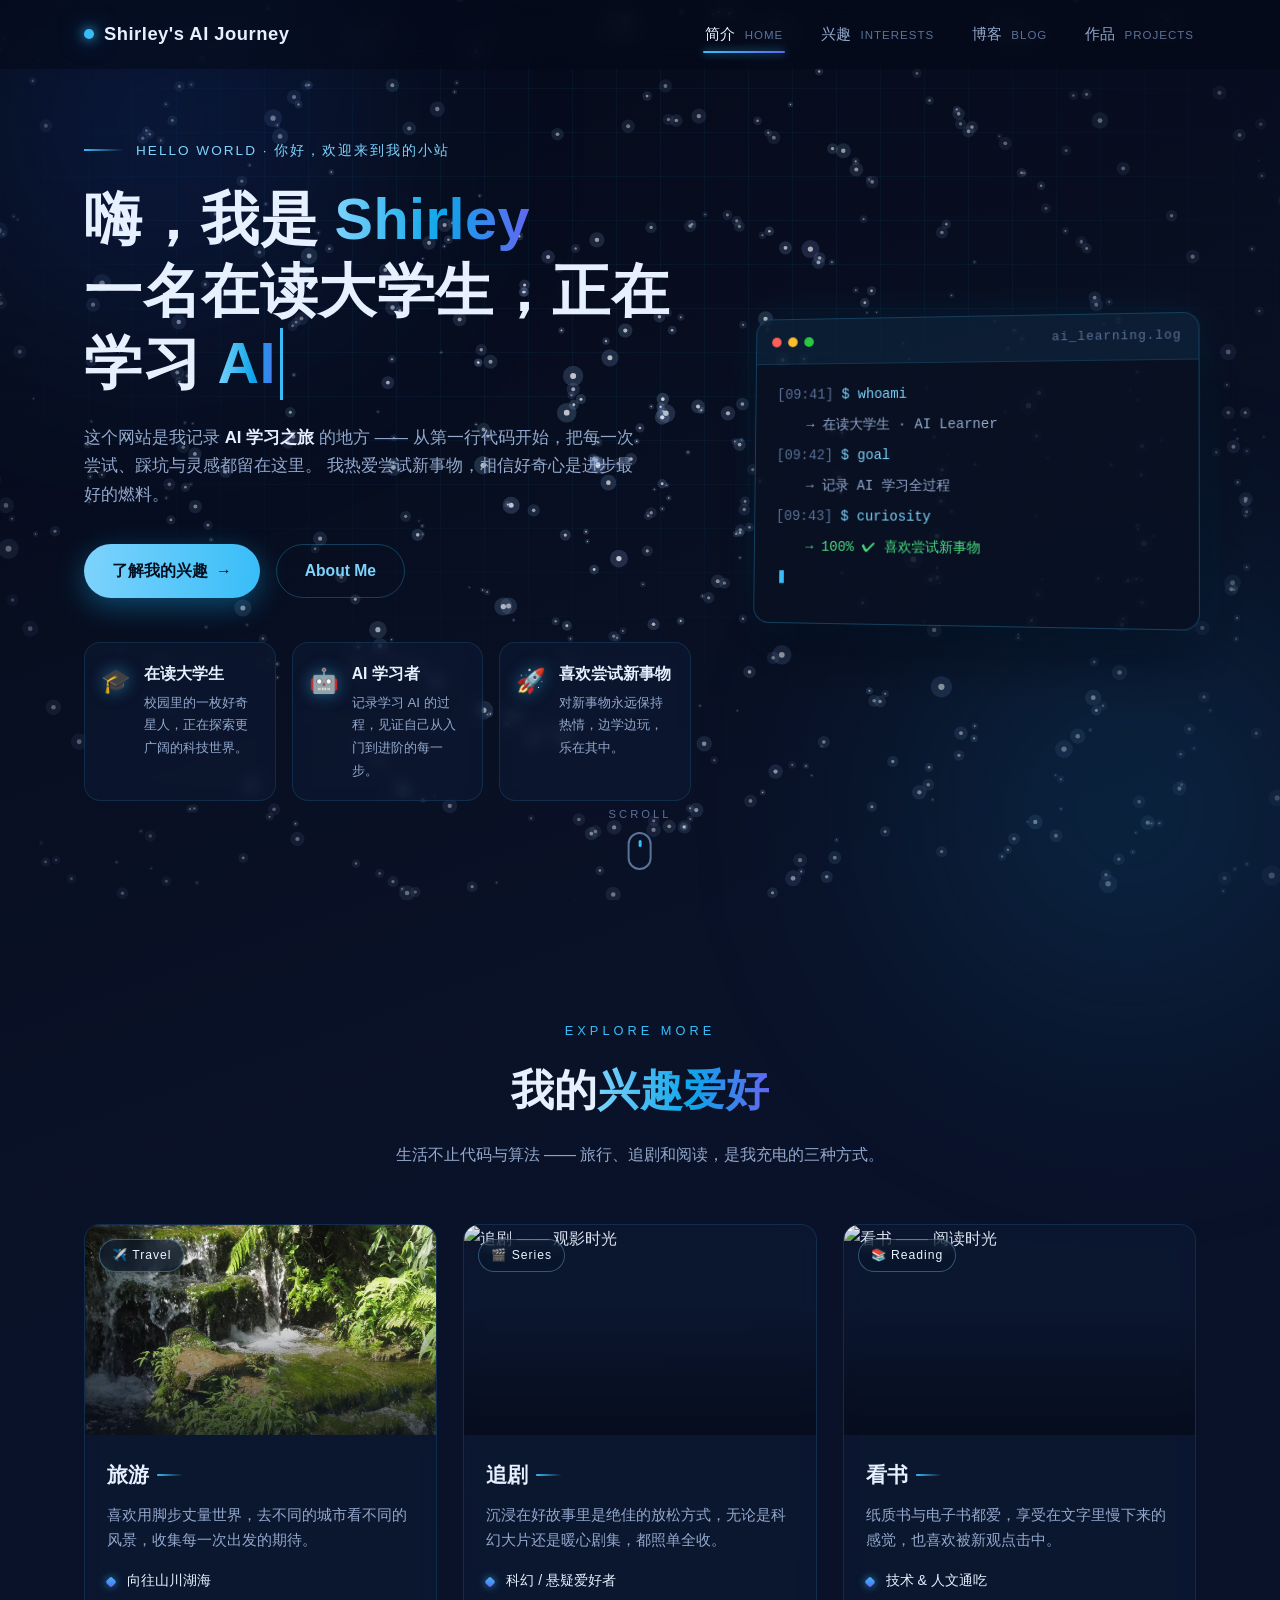
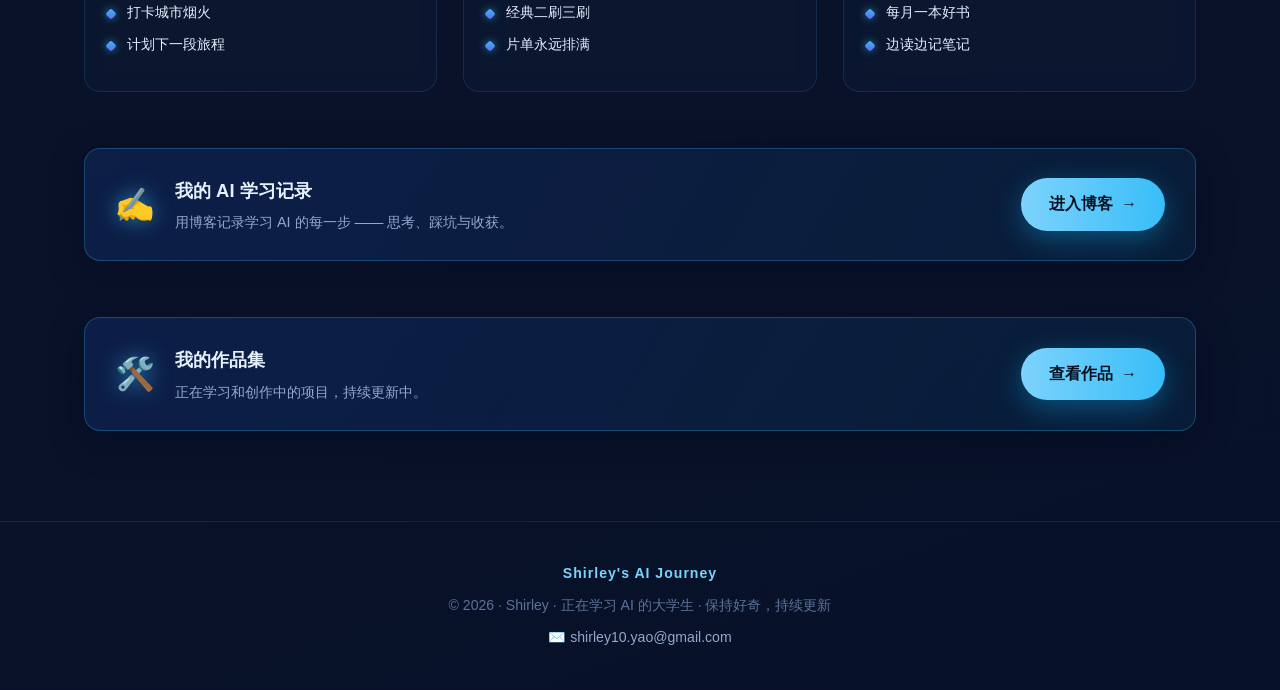
==== commit 4dfa1bb5: "添加粉色小猪 favicon 图标" ====
--- a/index.html
+++ b/index.html
@@ -3,6 +3,7 @@
 <head>
   <meta charset="UTF-8" />
   <meta name="viewport" content="width=device-width, initial-scale=1.0" />
+  <link rel="icon" type="image/svg+xml" href="favicon.svg" />
   <title>Shirley's AI Journey · 我的个人网站</title>
   <meta name="description" content="Shirley —— 一名在读大学生的 AI 学习记录网站：记录学习 AI 的过程，探索新事物。" />
   <link rel="stylesheet" href="style.css" />
